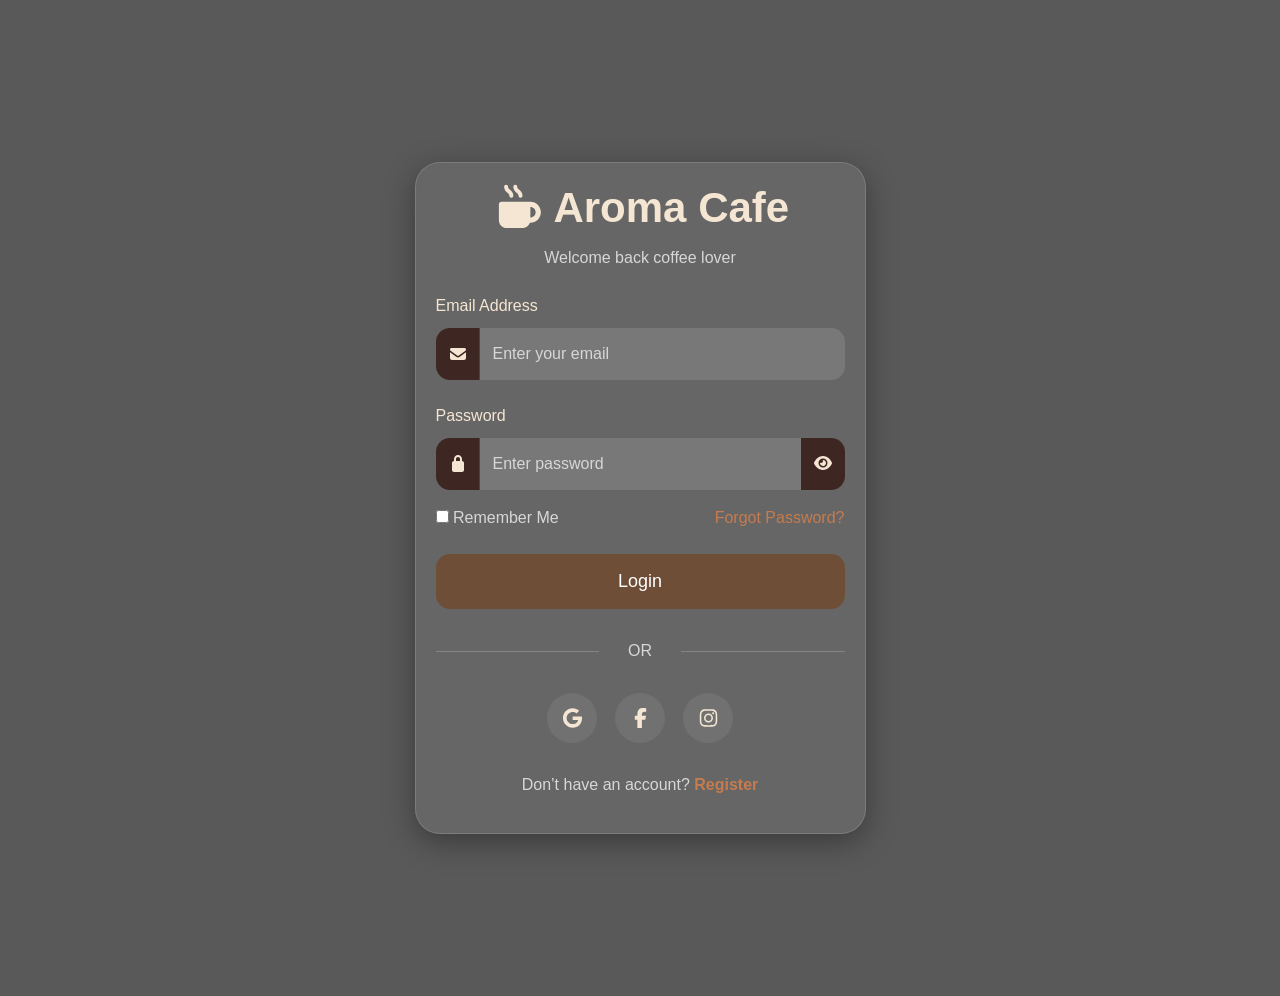
==== index.html @ b72e9979 "Initial Coffee Shop Ecommerce Website" ====
<!DOCTYPE html>
<html lang="en">
<head>
    <meta charset="UTF-8">
    <meta name="viewport" content="width=device-width, initial-scale=1.0">
    <title>Coffee Shop</title>
    <link rel="stylesheet" href="css/all.min.css">
    <link rel="stylesheet" href="css/bootstrap.min.css">
    <script src="js/all.min.js"></script>
    <script src="js/bootstrap.min.js"></script>
    <script src="js/jquery-4.0.0.min.js"></script>
    <link rel="icon" href="images/favicon.ico">
    <link rel="stylesheet" href="css/indexstyle.css">
</head>
<body>
    <nav class="navbar navbar-expand-md  fixed-top">
        <div class="container-fluid">
            <a href="index.html" class="navbar-brand">
                <img src="images/coffee-cup.png" alt="logo" width="50" height="50">
                <span class="logo-text d-inline-block align-text-top">Aroma Cafe</span>
            </a>

            <button class="navbar-toggler" data-bs-toggle="collapse" data-bs-target="#menu"><span class="navbar-toggler-icon"></span></button>
            
            <div class="collapse navbar-collapse menu justify" id="menu">
                <ul class="navbar-nav mx-auto mb-2 mb-lg-0">
                    <li class="nav-item mx-3 h6">
                        <a href="index.html" class="nav-link nav-text fw-bold">Home</a>
                    </li>
                    <li class="nav-item mx-3 h6">
                        <a href="products.html" target="_blank" class="nav-link nav-text fw-bold">Products</a>
                    </li>
                    <li class="nav-item mx-3 h6">
                        <a href="#aboutus" class="nav-link nav-text fw-bold">About</a>
                    </li>
                    <li class="nav-item mx-3 h6">
                        <a href="#menu-section" class="nav-link nav-text fw-bold">Menu</a>
                    </li>
                    <li class="nav-item mx-3 h6">
                        <a href="#reviews-section" class="nav-link nav-text fw-bold">Reviews</a>
                    </li>
                </ul>   

                <ul class="navbar-nav mx-2">
                    <li class="nav-item mx-2">
                        <a href="wishlist.html" target="_blank" class="nav-link nav-icon-link">
                            <div class="nav-circle">
                                <i class="fa-solid fa-heart"></i>
                            </div>
                        </a>
                    </li>
                    <li class="nav-item mx-2">
                        <a href="add_to_cart.html" class="nav-link nav-icon-link">
                            <div class="nav-circle">
                                <i class="fa-solid fa-cart-shopping"></i>
                                <span id="cartCount"class="cart-count">0</span>
                            </div>
                        </a>
                    </li>
                    <li class="nav-item mx-2">
                        <a href="loginpage.html" class="nav-link user-profile">
                            <div class="nav-circle">
                                <i class="fa-solid fa-user"></i>
                            </div>
                            <span id="navbarUser">Login</span>
                        </a>
                    </li>
                    <li class="nav-item mx-2">
                        <a href="#" class="nav-link logout-link" onclick="logout()">
                            <div class="nav-circle logout-circle">
                                <i class="fa-solid fa-right-from-bracket"></i>
                            </div>
                            <span class="logout-text">Logout</span>
                        </a>
                    </li>

                </ul>

            </div>
        </div>
    </nav>

    <!-- Carousel Background -->
<div class="container-fluid carousel-img">
    <div class="row p-0">
        <div class="col-lg-12 p-0">
            <div class="carousel slide" id="myslider" data-bs-ride="carousel">
                <ul class="carousel-indicators">
                    <li class="active" data-slide-to="0" data-bs-target="#myslider"></li>
                    <li data-bs-slide-to="1" data-bs-target="#myslider"></li>
                    <li data-bs-slide-to="2" data-bs-target="#myslider"></li>
                </ul>
                <div class="carousel-inner">
                    <div class="carousel-item active">
                        <img src="images/carousel_image_1.jpg" alt="carousel_image_1" width="100%" height="500">
                    </div>
                    <div class="carousel-item">
                    <img src="images/carousel_image_2.jpg" alt="carousel_image_2" width="100%" height="500">
                    </div>
                    <div class="carousel-item">
                        <img src="images/carousel_image_3.jpg" alt="carousel_image_3" width="100%" height="500">
                    </div>
                </div>

                <a href="#myslider" class="carousel-control-prev" data-bs-slide="prev">
                    <span class="carousel-control-prev-icon"></span>
                </a>
                <a href="#myslider" class="carousel-control-next" data-bs-slide="next">
                    <span class="carousel-control-next-icon"></span>
                </a>
            </div>
        </div>
    </div>
</div>

<!-- Specialities -->
<div class="container div_specials py-5">
    <div class="gallery-line">
        <div class="icon-box"><i class="fa-solid fa-mug-hot fa-lg"></i></div>
        <h2 class="fw-bold s-text">Our Specialities</h2>
        <div class="icon-box"><i class="fa-solid fa-mug-hot fa-lg"></i></div>
    </div>
    <p class="s-text2">Made fresh...Loved by Customers...</p>
    <div class="row row-cols-1 row-cols-md-2 row-cols-lg-3 g-4">
        <div class="col">
            <div class="card specials shadow">
                <img src="images/cappuccino_crop.jpg" width="100%" class="card-img-top img-fluid" alt="img1">
                <div class="card-body">
                    <h5 class="card-title">Cappuccino</h5>
                    <p class="card-text">Rich espresso blended with perfectly steamed milk and a thick layer of airy froth.</p>
                </div>
            </div>
        </div>
        <div class="col">
            <div class="card specials shadow">
                <img src="images/latte_crop.jpg" width="100%" class="card-img-top" alt="img2">
                <div class="card-body">
                    <h5 class="card-title">Latte</h5>
                    <p class="card-text">Rich espresso blended with smooth, creamy steamed milk and a light layer of foam.</p>
                </div>
            </div>
        </div>
        <div class="col">
            <div class="card specials shadow">
                <img src="images/mocha_crop.jpg" width="100%" class="card-img-top" alt="img3">
                <div class="card-body">
                    <h5 class="card-title">Mocha</h5>
                    <p class="card-text">Rich espresso,steamed milk,and velvety cocoa with a crown of whipped cream.</p>
                </div>
            </div>
        </div>
        <div class="col">
            <div class="card specials shadow">
                <img src="images/americano_crop.jpg" width="100%" class="card-img-top" alt="img4">
                <div class="card-body">
                    <h5 class="card-title">Americano</h5>
                    <p class="card-text">Espresso shots, poured over icy water to create a beautifully smooth finish.</p>
                </div>
            </div>
        </div>
        <div class="col">
            <div class="card specials shadow">
                <img src="images/espresso_crop.jpg" width="100%" class="card-img-top" alt="img5">
                <div class="card-body">
                    <h5 class="card-title">Espresso</h5>
                    <p class="card-text">Pure pour of our rich, highly concentrated espresso. Bold, intense, and full-bodied.</p>
                </div>
            </div>
        </div>
        <div class="col">
            <div class="card specials shadow">
                <img src="images/cold coffee_crop.jpg" width="100%" class="card-img-top" alt="img6">
                <div class="card-body">
                    <h5 class="card-title">Cold Coffee</h5>
                    <p class="card-text">Coffee blended with chilled milk and ice until thick, frothy, and wonderfully creamy.</p>
                </div>
            </div>
        </div>
    </div>
</div>

 <!-- WHY CHOOSE US SECTION - AboutUs-->
  
<div class="container-fluid choose-section py-5" id="aboutus">
    <div class="text-center mb-5">
        <h2 class="choose-title fw-bold">Why Choose Us?</h2>
        <p class="choose-subtitle fw-bold">Your favorite neighborhood coffee spot..</p>
    </div>
    <div class="row text-center gy-5">
        <div class="col-lg-3 col-md-6 col-12">
            <div class="feature-box">
                <div class="icon-circle">
                    <i class="fa-solid fa-star"></i>
                </div>
                <h4 class="feature-title">4.6 Star Rated</h4>
                <p class="feature-text">Highly rated by 30+ happy customers</p>
            </div>
        </div>
        <div class="col-lg-3 col-md-6 col-12">
            <div class="feature-box">
                <div class="icon-circle">
                    <i class="fa-solid fa-couch"></i>
                </div>
                <h4 class="feature-title">Comfortable Ambience</h4>
                <p class="feature-text">Peaceful and cozy atmosphere</p>
            </div>
        </div>
        <div class="col-lg-3 col-md-6 col-12">
            <div class="feature-box">
                <div class="icon-circle">
                    <i class="fa-solid fa-indian-rupee-sign"></i>
                </div>
                <h4 class="feature-title">Affordable Pricing</h4>
                <p class="feature-text">Quality food at reasonable prices</p>
            </div>
        </div> 
        <div class="col-lg-3 col-md-6 col-12">
            <div class="feature-box">
                <div class="icon-circle">
                    <i class="fa-solid fa-truck-fast"></i>
                </div>
                <h4 class="feature-title">Quick Service</h4>
                <p class="feature-text">Fast and friendly service</p>
            </div>
        </div>
    </div>
</div>

<!-- Coffee Gallery -->
<div class="container-fluid gallery-section py-5 px-5" id="gallery">
    <div class="gallery-line">
        <div class="icon-box"><i class="fa-solid fa-mug-hot fa-lg"></i></div>
        <h2 class="fw-bold gallery-text">Coffee Gallery</h2>
        <div class="icon-box"><i class="fa-solid fa-mug-hot fa-lg"></i></div>
    </div>
    <p class="fw-bold gallery-text2">A glimpse of our coffee,our passion and our cozy place.</p>
    <div class="row">
        <div class="col-lg-4 col-md-12 mb-4 mb-lg-0">
            <img src="images/gallery_image1.jpg" class="w-100 shadow-1-strong rounded mb-4" alt="gallery_image1"/>
            <img src="images/gallery_image2.jpg" class="w-100 shadow-1-strong rounded mb-4" alt="gallery_image2"/>
        </div>
        <div class="col-lg-4 mb-4 mb-lg-0">
            <img src="images/gallery_image3.jpg" class="w-100 shadow-1-strong rounded mb-4" alt="gallery_image3"/>
            <img src="images/gallery_image4.jpg" class="w-100 shadow-1-strong rounded mb-4" alt="gallery_image4"/>
        </div>
        <div class="col-lg-4 mb-4 mb-lg-0">
            <img src="images/gallery_image5.jpg" class="w-100 shadow-1-strong rounded mb-4" alt="gallery_image5"/>
            <img src="images/gallery_image6.jpg" class="w-100 shadow-1-strong rounded mb-4" alt="gallery_image6"/>
        </div>
    </div>
</div>

<!-- TESTIMONIAL SECTION - Reviews -->

<div class="container-fluid testimonial-section py-5 px-5" id="reviews-section">
    <div class="text-center mb-5">
        <h2 class="testimonial-title fw-bold">What Our Customers Say</h2>
            <p class="testimonial-subtitle fw-bold">Real reviews from real customers who love Aroma Cafe</p>
    </div>
    <div class="row g-4">
        <div class="col-lg-4 col-md-6 col-12">
            <div class="testimonial-card">
                <p class="fw-bold review-title">Cappuccino</p>
                <div class="stars mb-4">
                    <i class="fa-solid fa-star"></i>
                    <i class="fa-solid fa-star"></i>
                    <i class="fa-solid fa-star"></i>
                    <i class="fa-solid fa-star"></i>
                    <i class="fa-solid fa-star"></i>
                </div>
                <p class="review-text">"The cappuccino was perfectly creamy and rich.One of the best coffees I've tried."</p>
                <hr>
                <div class="customer-info">
                    <div class="customer-circle">
                        NS
                    </div>
                    <div>
                        <h5 class="customer-name">Nikhil Shinde</h5>
                        <p class="review-time">2 weeks ago</p>
                    </div>
                </div>
            </div>
        </div>
        <div class="col-lg-4 col-md-6 col-12">
            <div class="testimonial-card">
                <p class="fw-bold review-title">Mocha</p>
                <div class="stars mb-4">
                    <i class="fa-solid fa-star"></i>
                    <i class="fa-solid fa-star"></i>
                    <i class="fa-solid fa-star"></i>
                    <i class="fa-solid fa-star"></i>
                    <i class="fa-solid fa-star"></i>
                </div>
                <p class="review-text">The mocha had the perfect chocolate-coffee blend. Highly recommended for chocolate lovers.</p>
                <hr>
                <div class="customer-info">
                    <div class="customer-circle">
                        SB
                    </div>
                    <div>
                        <h5 class="customer-name">Snehal Bhandare</h5>
                        <p class="review-time">1 month ago</p>
                    </div>
                </div>
            </div>
        </div>
        <div class="col-lg-4 col-md-6 col-12">
            <div class="testimonial-card">
                <p class="fw-bold review-title">Latte</p>
                <div class="stars mb-4">
                    <i class="fa-solid fa-star"></i>
                    <i class="fa-solid fa-star"></i>
                    <i class="fa-solid fa-star"></i>
                    <i class="fa-solid fa-star"></i>
                    <i class="fa-solid fa-star"></i>
                </div>
                <p class="review-text">Smooth texture and balanced flavor.The latte tasted absolutely premium.</p>
                <hr>
                <div class="customer-info">
                    <div class="customer-circle">
                        KK
                    </div>
                    <div>
                        <h5 class="customer-name">Kiran Kamble</h5>
                        <p class="review-time">3 weeks ago</p>
                    </div>
                </div>
            </div>
        </div>
    </div>
</div>

<!-- MENU IMAGE SECTION -->
<div class="container-fluid menu-image-section py-5 px-5" id="menu-section">
    <div class="text-center mb-5">
        <h2 class="menu-title fw-bold">Our Menu</h2>
        <p class="menu-subtitle fw-bold">Discover our handcrafted coffees and delicious beverages</p>
    </div>
    <div class="menu-image-box">
        <img src="images/menu_image.png" alt="menu image" class="img-fluid menu-image">
    </div>
</div>

<!--Footer Section-->

<footer class="footer-section">
    <div class="footer-overlay">
        <div class="container py-5">
            <div class="row gy-5">
                <div class="col-lg-4 col-md-6 col-12">
                    <h2 class="footer-logo">
                        <i class="fa-solid fa-mug-hot"></i>
                        Aroma Cafe
                    </h2>
                    <p class="footer-text">
                        Serving handcrafted coffee with warmth,comfort and unforgettable flavors.
                    </p>
                    <p class="footer-heading">Opening Hours</p>
                    <p class="footer-text">Monday - Saturday 09AM - 09PM<br> Sunday 10AM - 08PM</p>
                </div>
                <div class="col-lg-2 col-md-6 col-12">
                    <h4 class="footer-heading">Quick Links</h4>
                    <ul class="footer-links">
                        <li><a href="#">Home</a></li>
                        <li><a href="#menu-section">Menu</a></li>
                        <li><a href="#aboutus">About</a></li>
                        <li><a href="#gallery">Gallery</a></li>
                    </ul>
                </div>
                <div class="col-lg-3 col-md-6 col-12">
                    <h4 class="footer-heading">Contact</h4>
                    <ul class="footer-contact">
                        <li>
                            <i class="fa-solid fa-location-dot"></i>
                            123, Anywhere st.
                        </li>
                        <li>
                            <i class="fa-solid fa-phone"></i>
                            1+234-456-7890
                        </li>
                        <li>
                            <i class="fa-solid fa-envelope"></i>
                            aromacafe@gmail.com
                        </li>
                    </ul>
                </div>
                <div class="col-lg-3 col-md-6 col-12">
                    <h4 class="footer-heading">Follow Us</h4>
                    <div class="social-icons">
                        <a href="https://www.instagram.com/" class="social-icon">
                            <i class="fa-brands fa-instagram"></i>
                        </a>
                        <a href="https://www.facebook.com/" class="social-icon">
                            <i class="fa-brands fa-facebook-f"></i>
                        </a>
                        <a href="https://x.com/" class="social-icon">
                            <i class="fa-brands fa-x-twitter"></i>
                        </a>
                        <a href="https://www.youtube.com/" class="social-icon">
                            <i class="fa-brands fa-youtube"></i>
                        </a>
                    </div>
                </div>
            </div>
            <div class="footer-bottom text-center mt-5">
                <p>© 2026 Aroma Cafe | All Rights Reserved</p>
            </div>
        </div>
    </div>
</footer>

<script src="js/index.js"></script>

</body>
</html>
---- css/indexstyle.css ----
@font-face{
    font-family: myfont;
    src:url("../webfonts/fa-brands-400.ttf")
}

body{
    margin:0;
    font-family:Arial, sans-serif;
}
html{
    scroll-behavior:smooth;
}


nav{
    background-color: #dbc1ac;
}


.logo-text{
    font-family:myfont;
    font-weight:bolder;
    color:#6F4E37;
    align-items: center;
}

.logo-container {
  display: flex;        
  align-items: center;   
  gap: 10px;             
}
.logo {
  height: 50px;         
}


.carousel-img
{
    padding-top: 60px;
}

.nav-text{
    color:#6F4E37;
}
.nav-text:hover{
    color:#211409;
    font-size: large;
    transition:0.1s;
}

.user-profile,.logout-link{

    display:flex;
    align-items:center;
    gap:10px;
    text-decoration:none;
    color:#3e2723 !important;
    font-weight:bold;
}
.nav-circle{
    width:42px;
    height:42px;
    border-radius:50%;
    background:#3e2723;
    display:flex;
    justify-content:center;
    align-items:center;
    transition:0.4s ease;
    position:relative;
    color:#f5e6d3;
    font-size:16px;
}
.nav-circle:hover{
    background:#6f4e37;
    transform:translateY(-3px);
    box-shadow:0 0 15px rgba(111,78,55,0.5);
}
#navbarUser{
    font-size:15px;
    letter-spacing:0.5px;
}

.logout-text{
    font-size:15px;
}

.logout-circle{
    background:#4a2c2a;
}
.logout-circle:hover{
    background:#7b3f36;
    box-shadow:0 0 15px rgba(123,63,54,0.5);
}
.menu-icon:hover{
    transform: scale(1.3);
}
/* CART BADGE */
.cart-count{
    position:absolute;
    top:-8px;
    right:-10px;
    min-width:20px;
    height:20px;
    padding:2px 6px;
    border-radius:50%;
    background:#c67c4e;
    color:white;
    font-size:11px;
    font-weight:bold;
    display:flex;
    justify-content:center;
    align-items:center;
    box-shadow:0 0 10px rgba(198,124,78,0.5);
    line-height:1;
}

@media(max-width:991px){
    .navbar-nav{
        align-items:flex-start !important;
    }
    .user-profile,
    .logout-link{
        margin-bottom:10px;
    }
}

/* spceailities */
.s-text{
    color:#634832;
    font-size:40px;
    letter-spacing:2px;
    line-height:1;
    font-weight:bold;
}
.s-text:hover{
    color: #5c4e42;
}
.s-text2{
    text-align: center;
    font-weight: bold;
    color: #917e6f;
    padding-bottom:20px;
}

.card{
    border:none;
}
.card-title{
    font-weight: bold;
    color:#dbc1ac !important;
    text-align: center;
}
.card-text{
    color: white;
    text-align: left;
}
.card-body{
    background-color:#211409;
}

.specials{
    transition: transform 0.4s ease-in-out;
}
.specials:hover{
    transform: scale(1.05);
    box-shadow: 0 10px 20px rgba(0,0,0,.12), 0 4px 8px rgba(0,0,0,.06);
}

/* gallery section */
.gallery-text{
    color:#634832;
    font-size:40px;
    margin:0;
    letter-spacing:2px;
    line-height:1;
    font-weight:bold;
}
.gallery-text2{
    text-align: center;
    color:#917e6f;
    padding-bottom:20px;
    padding-top:8px;
}
.gallery-line {
    display: flex;
    justify-content: center;
    align-items: center;
    gap: 10px;
}
.icon-box{
    color:#271c14;
    font-size:20px;
    position:relative;
    top:2px;
}

/* about-section */
.choose-section{
    background:#f5f3f2;
}
.choose-title{
    font-size:40px;
    font-weight:bold;
    color:#634832;
    margin-bottom:15px;
}
.choose-subtitle{
    color:#917e6f;
}
.feature-box{
    transition:0.4s;
}
.feature-box:hover{
    transform:translateY(-10px);
}
.icon-circle{
    width:95px;
    height:95px;
    background:#211409;;
    border-radius:50%;
    margin:auto;
    display:flex;
    justify-content:center;
    align-items:center;
    margin-bottom:30px;
    box-shadow:0 4px 12px rgba(0,0,0,0.08);
    transition:0.4s ease;
    color:#dbc1ac;
}
.icon-circle i{
    font-size:38px;
}
.feature-box:hover .icon-circle{
    transform:scale(1.08);
    box-shadow:0 0 15px rgba(62,39,35,0.6),0 0 30px rgba(62,39,35,0.5),0 0 45px rgba(62,39,35,0.4);
}
.feature-title{
    font-size:32px;
    color:#736457;
    font-weight:bold;
    margin-bottom:15px;
}
.feature-text{
    font-size:22px;
    color:#9b9087;
    line-height:1.6;
}
@media(max-width:992px){
    .choose-title{
        font-size:45px;
    }
    .feature-title{
        font-size:26px;
    }
    .feature-text{
        font-size:18px;
    }
}
@media(max-width:768px){
    .choose-title{
        font-size:38px;
    }   
    .choose-subtitle{
        font-size:18px;
    }
    .icon-circle{
        width:85px;
        height:85px;
    }
    .icon-circle i{
        font-size:32px;
    }
}

/* testimonial-reviews */
.testimonial-section{
    background:#f5f3f2;
}
.testimonial-title{
    font-size:40px;
    color:#634832;
    margin-bottom:15px;
}
.testimonial-subtitle{
    color:#917e6f;
}
.testimonial-card{
    background:#211409;
    padding:35px;
    border-radius:20px;
    height:100%;
    transition:0.4s ease;
    box-shadow:0 5px 15px rgba(0,0,0,0.05);
}
.testimonial-card:hover{
    transform:translateY(-10px);
    box-shadow:0 0 15px rgba(62,39,35,0.6),0 0 30px rgba(62,39,35,0.5),0 0 45px rgba(62,39,35,0.4);
}
.review-title{
    color:#dbc1ac;
    font-size: 20px;
}
.stars{
    color:#f4b400;
    font-size:22px;
    margin-right:3px;
}
.review-text{
    color:white;
    font-size:22px;
    line-height:1.9;
    margin-bottom:30px;
}
.customer-info{
    display:flex;
    align-items:center;
    gap:15px;
}
.customer-circle{
    width:55px;
    height:55px;
    border-radius:50%;
    background:#f1efee;
    display:flex;
    justify-content:center;
    align-items:center;
    font-weight:bold;
    color:#9a8f89;
    border:1px solid #e0dcdc;
}
.customer-name{
    margin:0;
    font-size:24px;
    color:#dbc1ac;
    font-weight:bold;
}
.review-time{
    margin:0;
    color:white;
    font-size:18px;
}
@media(max-width:992px){
    .testimonial-title{
        font-size:45px;
    }
    .review-text{
        font-size:18px;
    }
    .customer-name{
        font-size:20px;
    }
}
@media(max-width:768px){
    .testimonial-title{
        font-size:36px;
    }
    .testimonial-subtitle{
        font-size:18px;
    }
    .testimonial-card{
        padding:28px;
    }
}

/* menu-image-section */
.menu-image-section{
    background:#f5f3f2;
}
.menu-image-section,.testimonial-section,.choose-section{
    scroll-margin-top:100px;
}
.menu-title{
    font-size:40px;
    font-weight:bold;
    color:#634832;
    margin-bottom:15px;
}
.menu-subtitle{
    color:#917e6f;
}
.menu-image-box{
    overflow:hidden;
    border-radius:25px;
    box-shadow:0 10px 30px rgba(0,0,0,0.08);
    transition:0.4s ease;
}
.menu-image-box:hover{
    box-shadow:0 18px 40px rgba(0,0,0,0.12);
}
.menu-image{
    width:100%;
    border-radius:25px;
    transition:0.5s ease;
}

@media(max-width:992px){
    .menu-title{
        font-size:46px;
    }
}
@media(max-width:768px){
    .menu-title{
        font-size:36px;
    }
    .menu-subtitle{
        font-size:18px;
    }
    .menu-btn{
        width:100%;
    }
}


/* footer-section */
.footer-section{
    background:linear-gradient(rgba(0,0,0,0.75),rgba(0,0,0,0.75)),url("../images/coffee_beans.jpg");
    background-size:cover;
    background-position:center;
    background-attachment:fixed;
}
.footer-overlay{
    background:rgba(18,9,7,0.45);
    backdrop-filter:blur(6px);
}
.footer-logo{
    color:#f5e6d3;
    font-size:38px;
    font-weight:bold;
    margin-bottom:25px;
}
.footer-logo i{
    color:#c67c4e;
    margin-right:10px;
}
.footer-text{
    color:#d3c7bf;
    font-size:18px;
    line-height:1.9;
}
.footer-heading{
    color:#f5e6d3;
    font-size:24px;
    font-weight:bold;
    margin-bottom:25px;
}
.footer-links{
    list-style:none;
    padding:0;
}
.footer-links li{
    margin-bottom:15px;
}
.footer-links a{
    color:#d3c7bf;
    text-decoration:none;
    transition:0.3s;
    font-size:18px;
}
.footer-links a:hover{
    color:#c67c4e;
    padding-left:5px;
}
.footer-contact{
    list-style:none;
    padding:0;
}
.footer-contact li{
    color:#d3c7bf;
    margin-bottom:18px;
    display:flex;
    align-items:center;
    gap:12px;
    font-size:18px;
}
.footer-contact i{
    color:#c67c4e;
}
.social-icons{
    display:flex;
    gap:18px;
    flex-wrap:wrap;
}
.social-icon{
    width:50px;
    height:50px;
    border-radius:50%;
    background:rgba(255,255,255,0.08);
    display:flex;
    justify-content:center;
    align-items:center;
    transition:0.4s ease;
    text-decoration:none;
    backdrop-filter:blur(4px);
}
.social-icon{
    color:#f5e6d3;
    font-size:20px;
}
.social-icon:hover{
    transform:translateY(-5px);
    background:#3e2723;
    box-shadow:0 0 15px rgba(62,39,35,0.7),0 0 30px rgba(62,39,35,0.4);
}
.footer-bottom{
    border-top:1px solid rgba(255,255,255,0.1);
    padding-top:25px;
}
.footer-bottom p{
    color:#c0b6af;
    margin:0;
}
@media(max-width:768px){
    .footer-section{
        text-align:center;
    }
    .footer-contact li{
        justify-content:center;
    }
    .social-icons{
        justify-content:center;
    }
    .footer-logo{
        font-size:30px;
    }
}
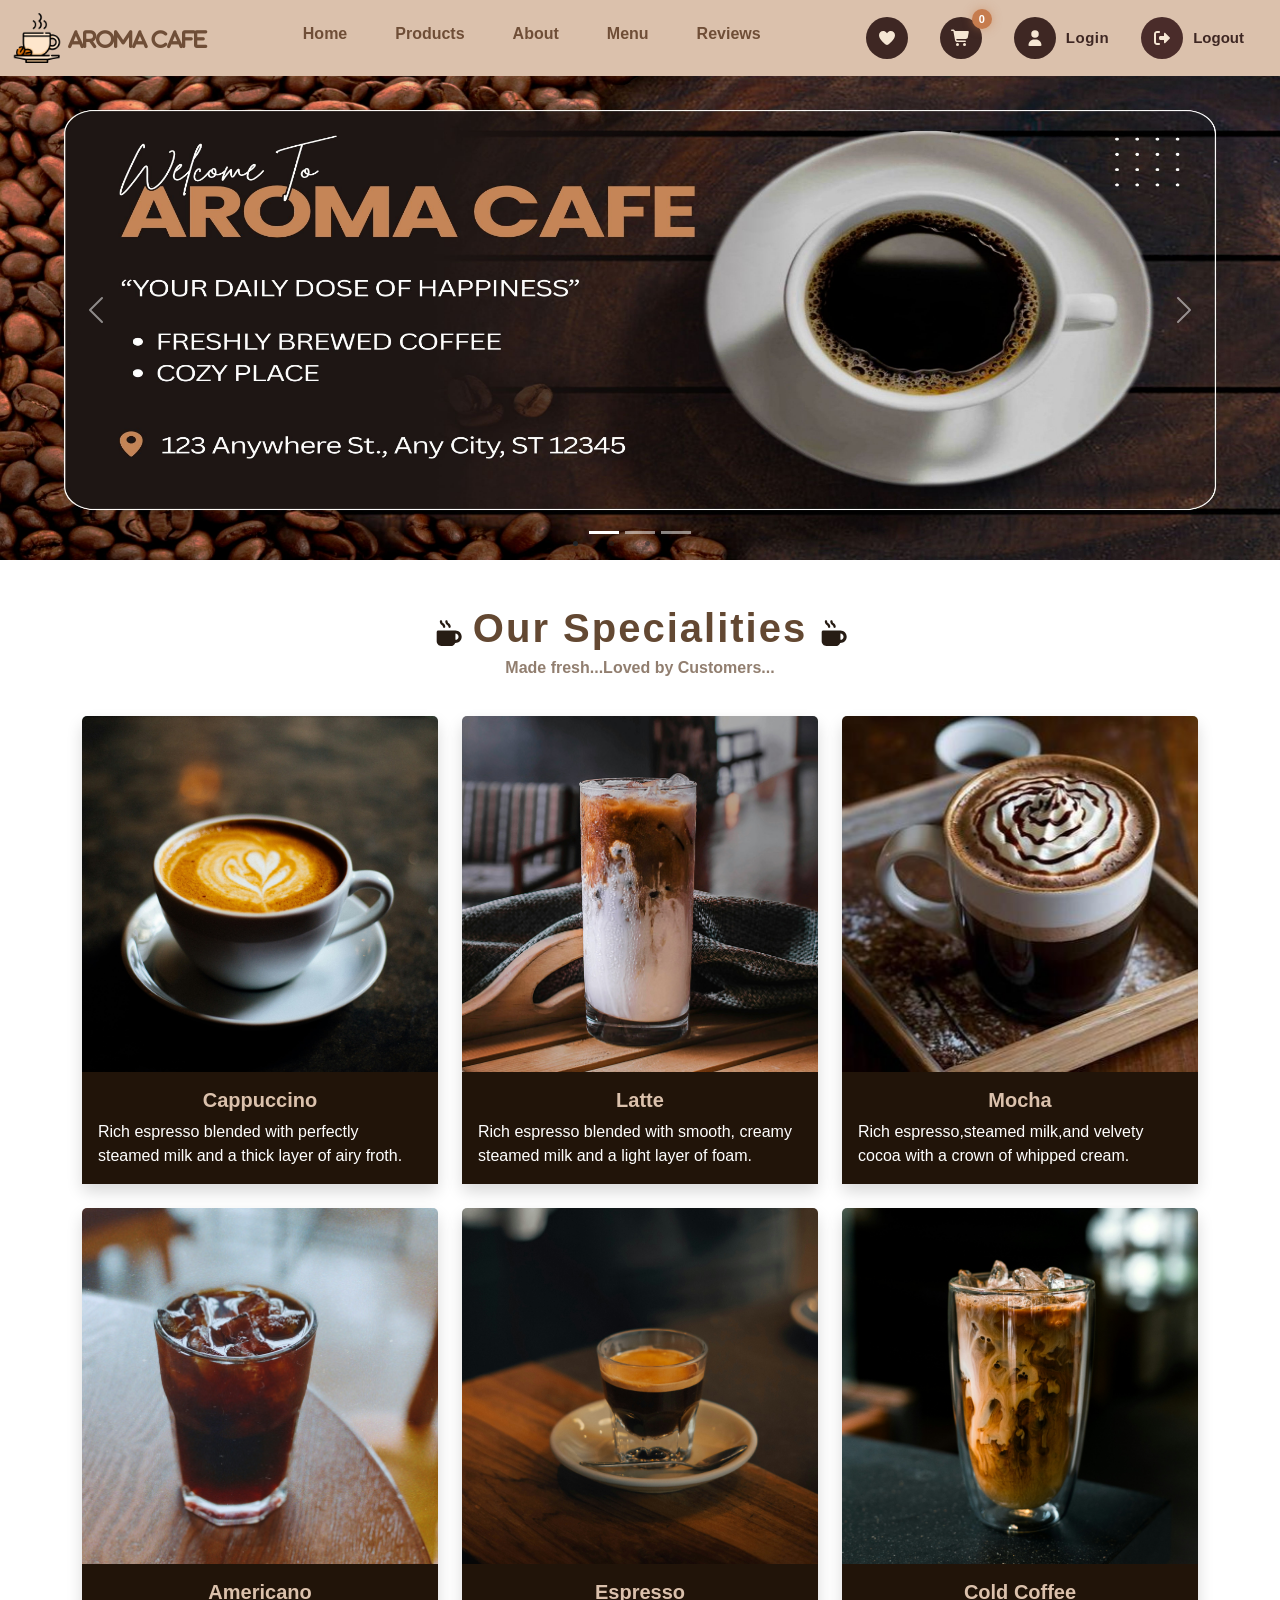
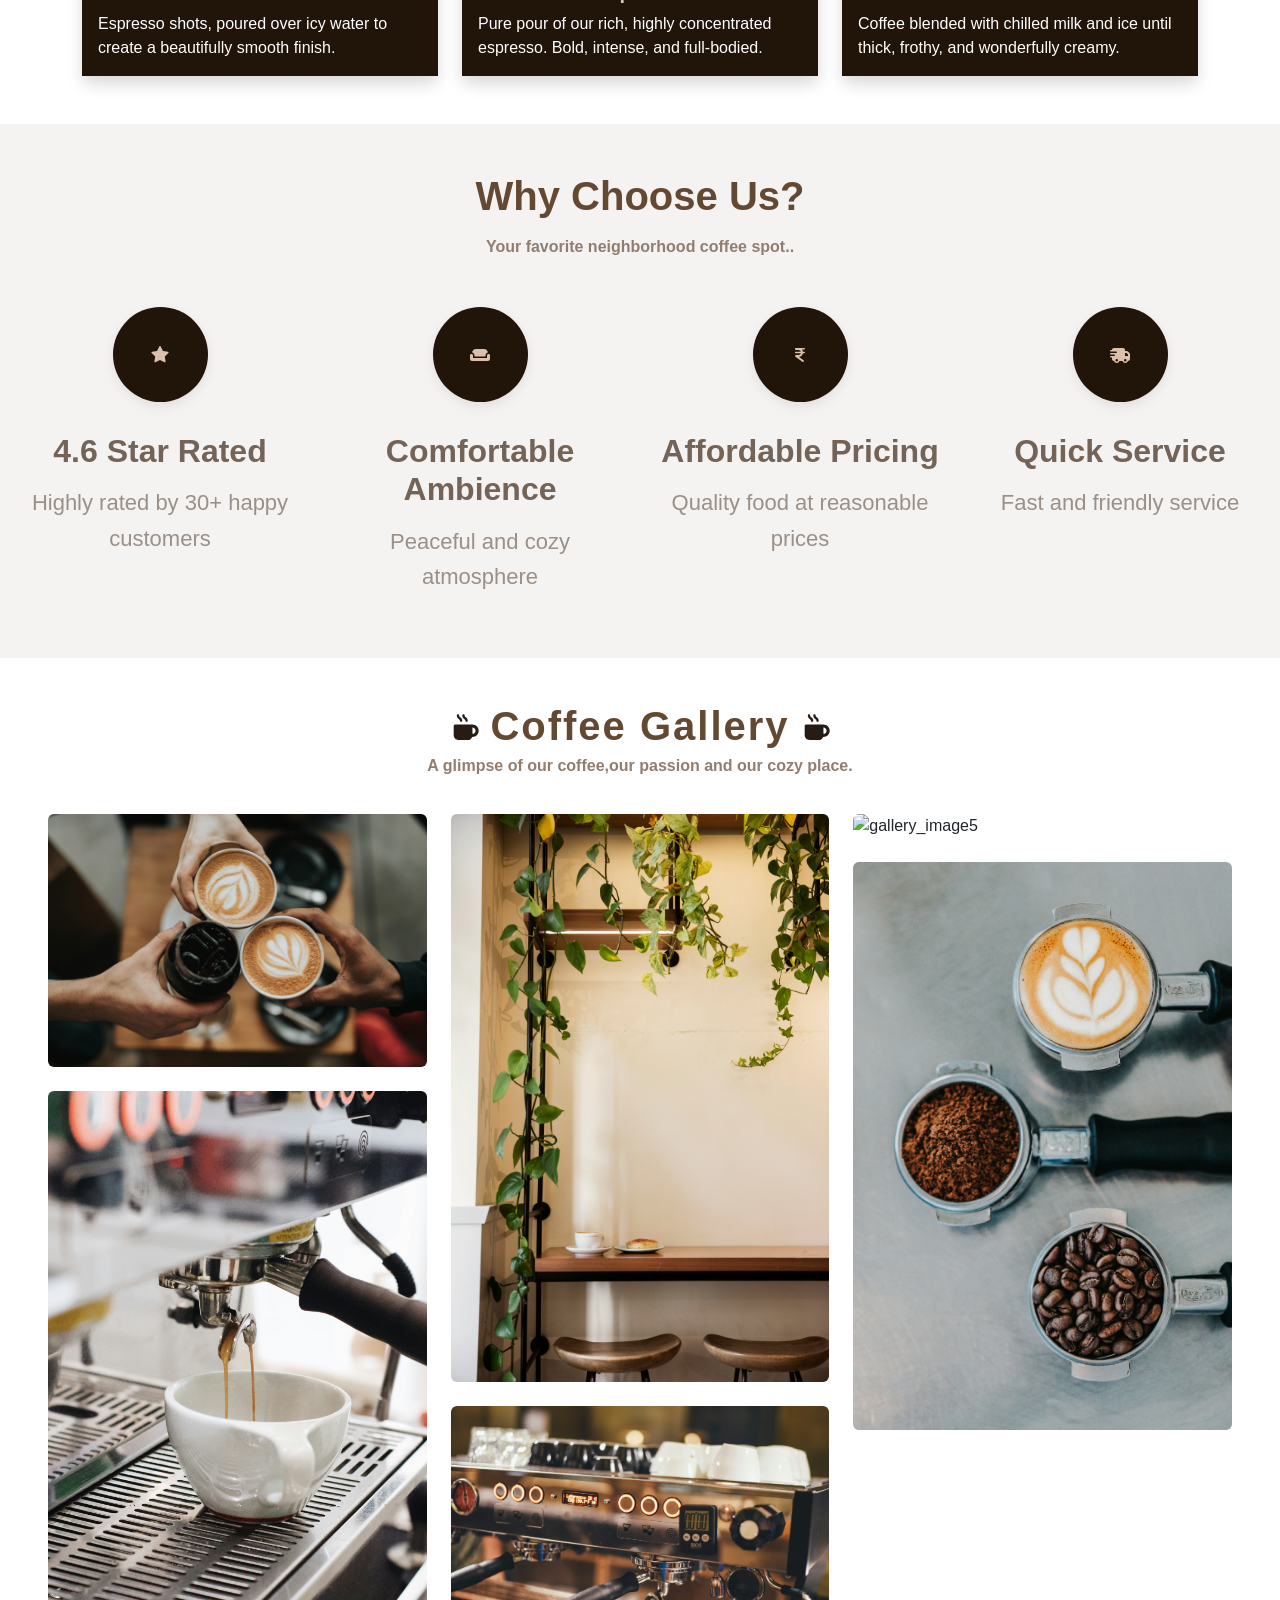
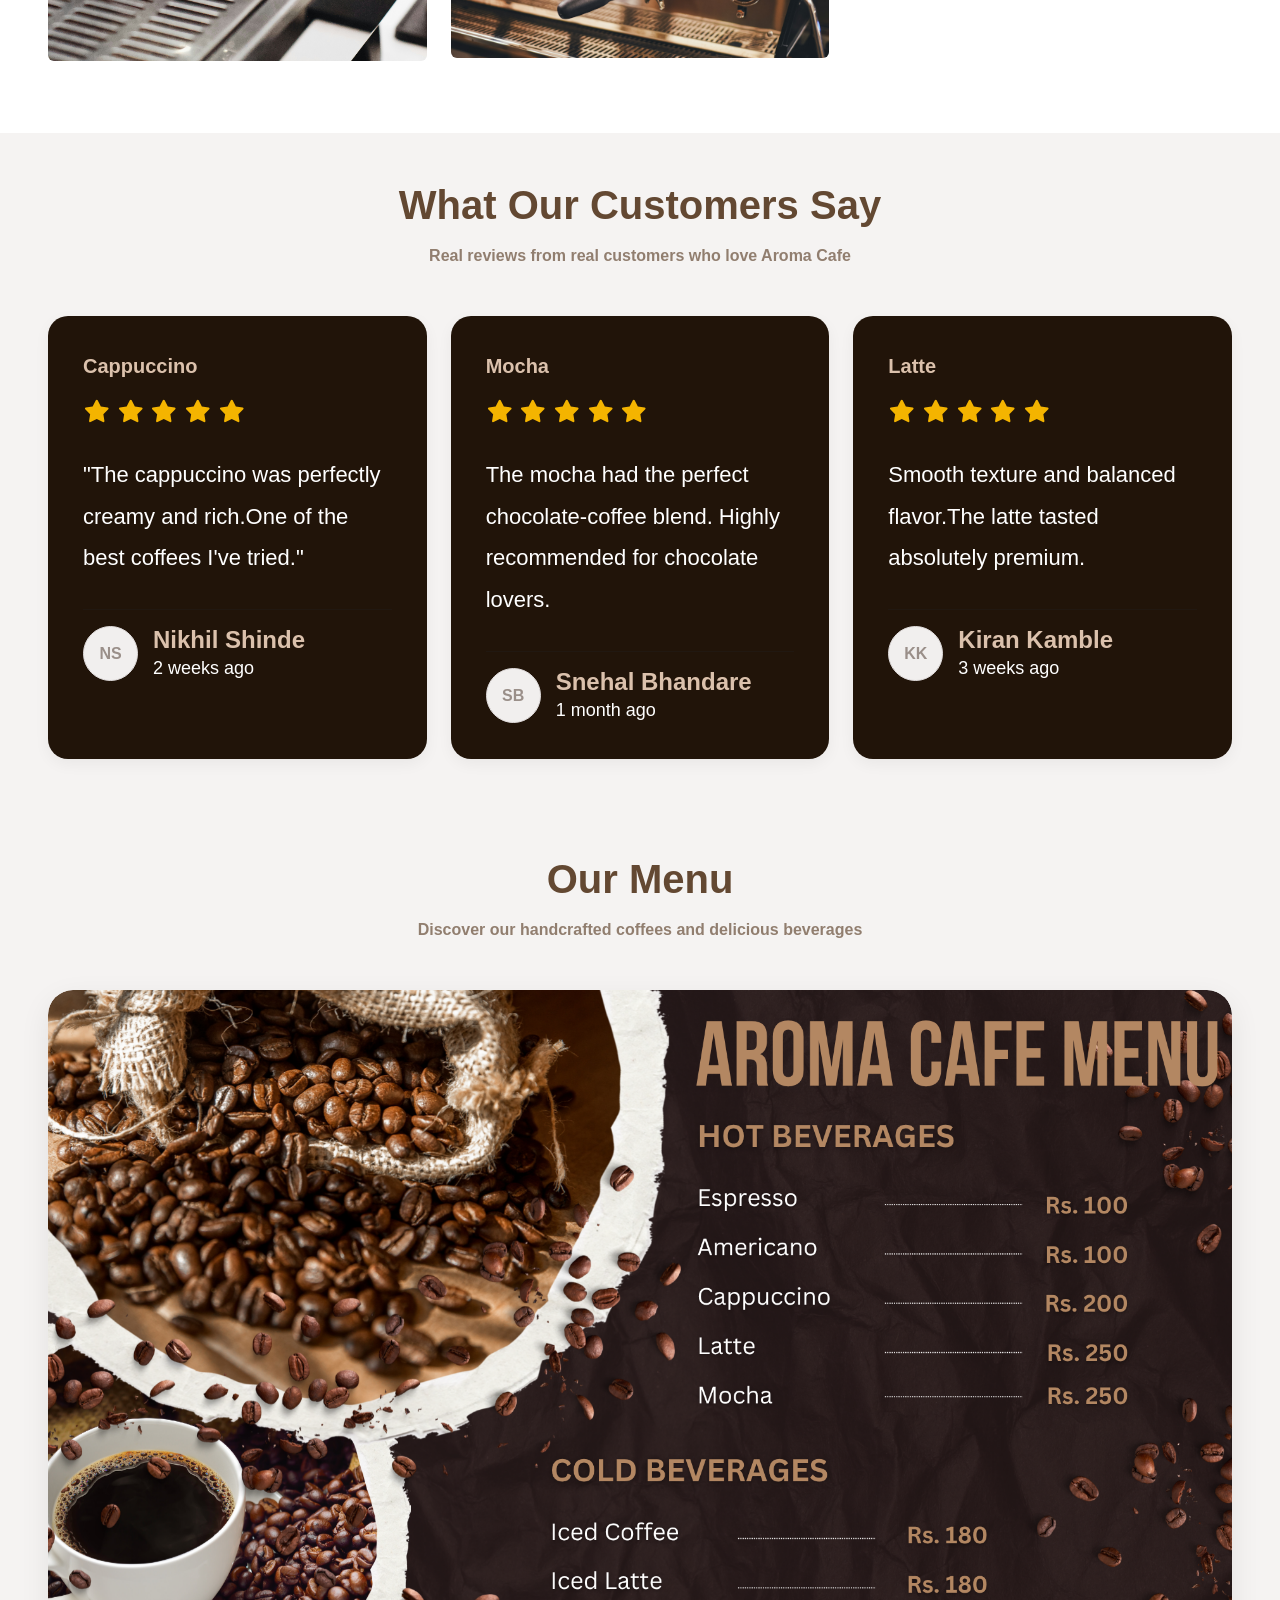
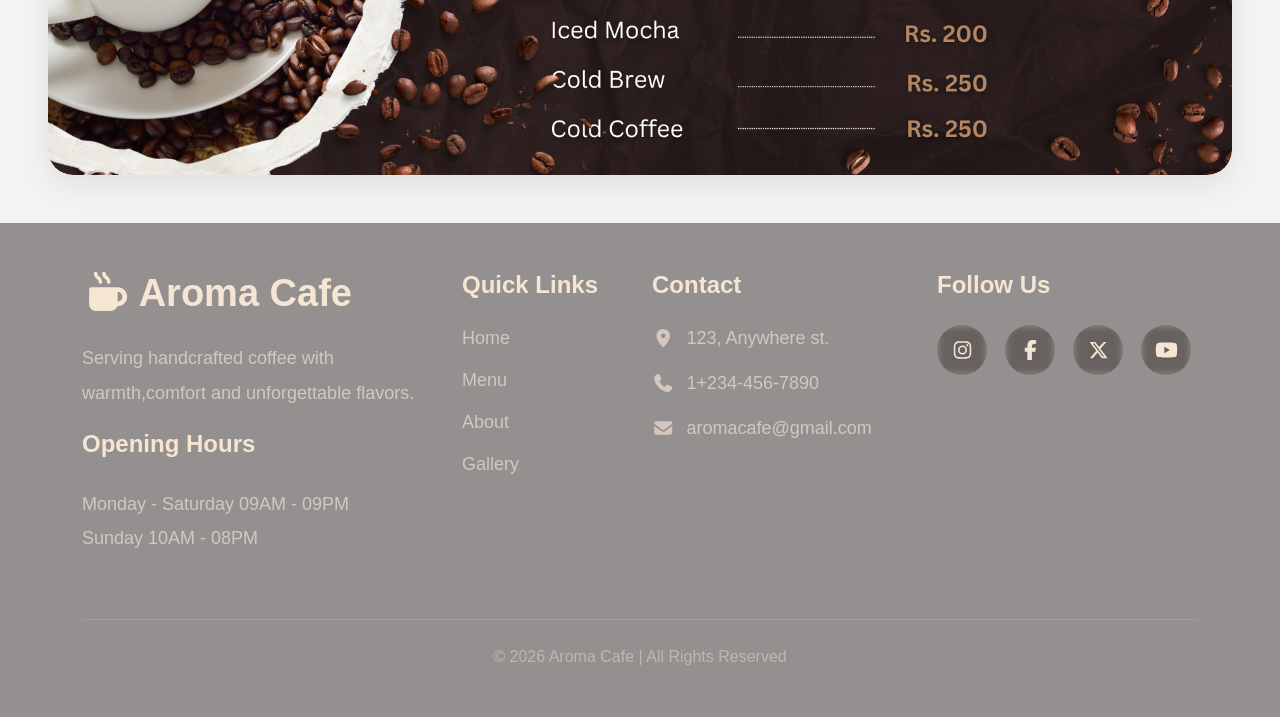
==== commit 37c351c2: "Added links to the footer for menu,gallery,aboutus" ====
--- a/index.html
+++ b/index.html
@@ -361,7 +361,7 @@
                 <div class="col-lg-2 col-md-6 col-12">
                     <h4 class="footer-heading">Quick Links</h4>
                     <ul class="footer-links">
-                        <li><a href="#">Home</a></li>
+                        <li><a href="index.html">Home</a></li>
                         <li><a href="#menu-section">Menu</a></li>
                         <li><a href="#aboutus">About</a></li>
                         <li><a href="#gallery">Gallery</a></li>
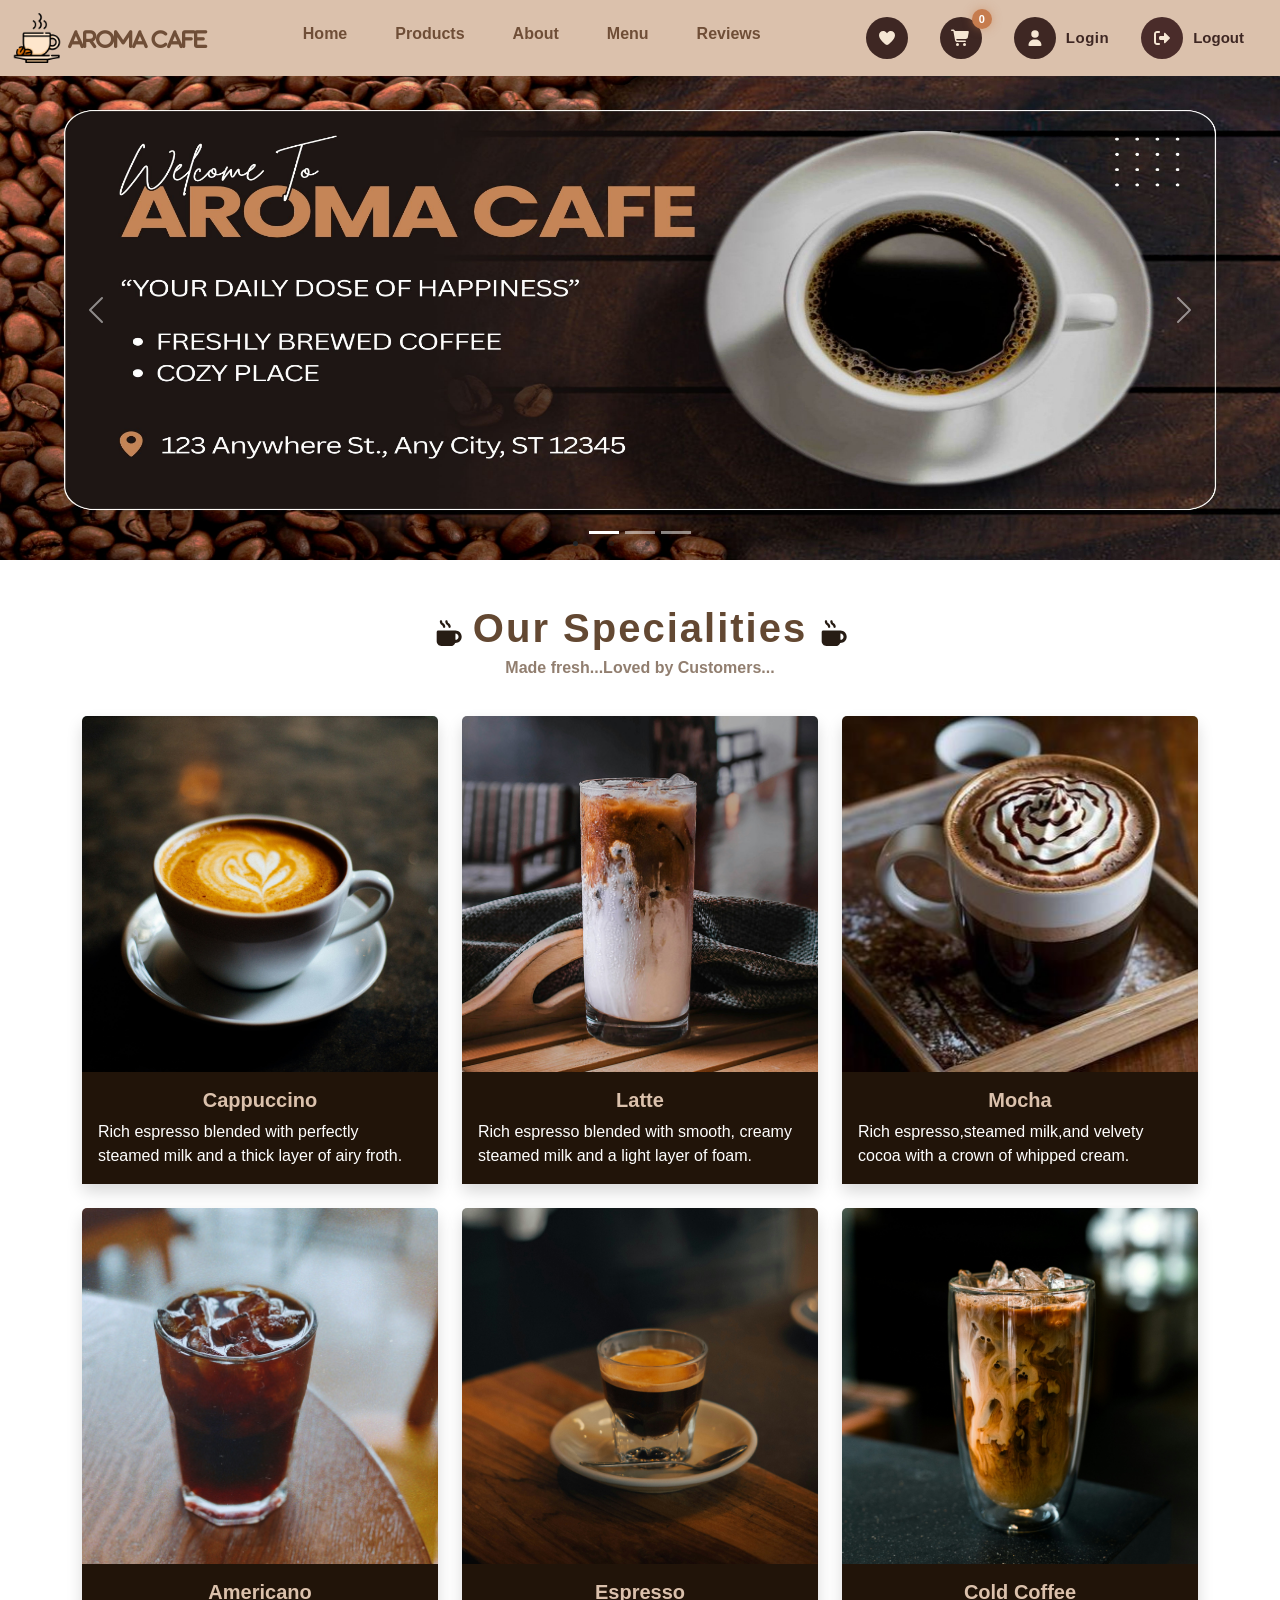
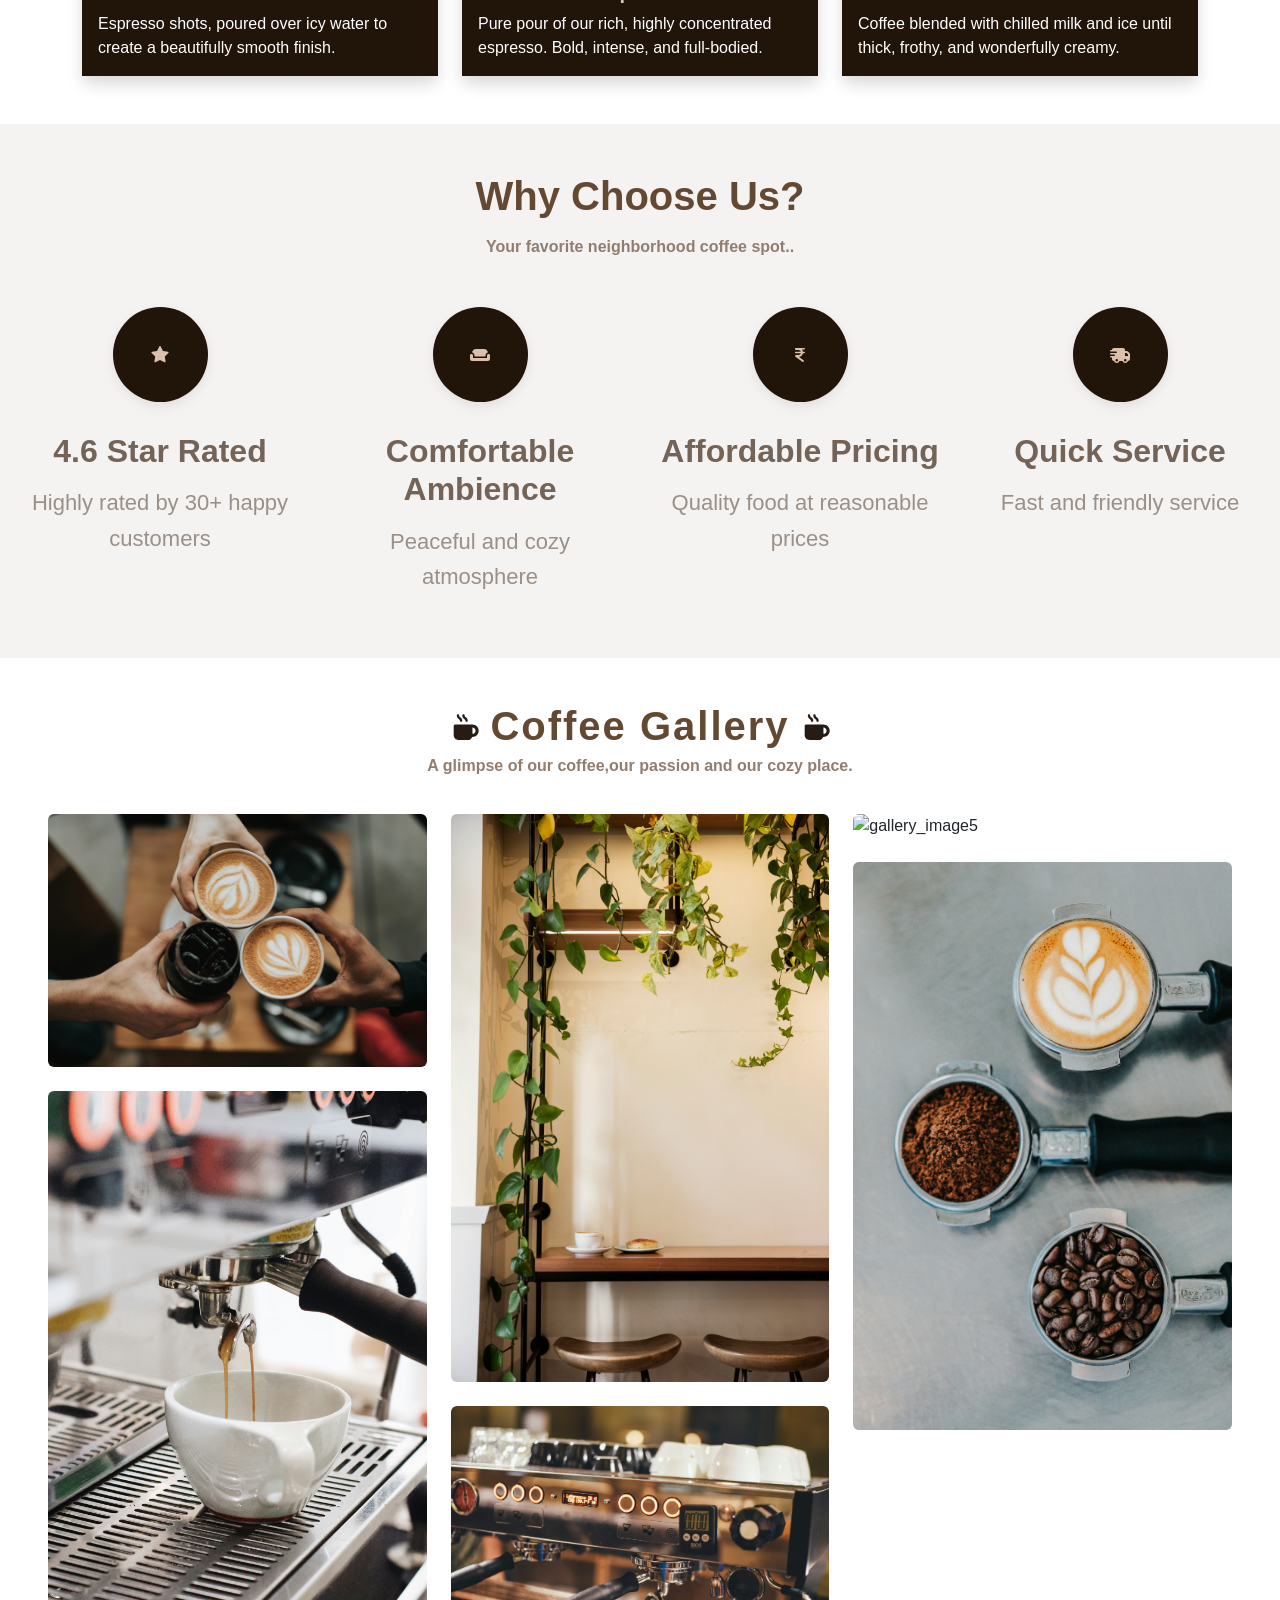
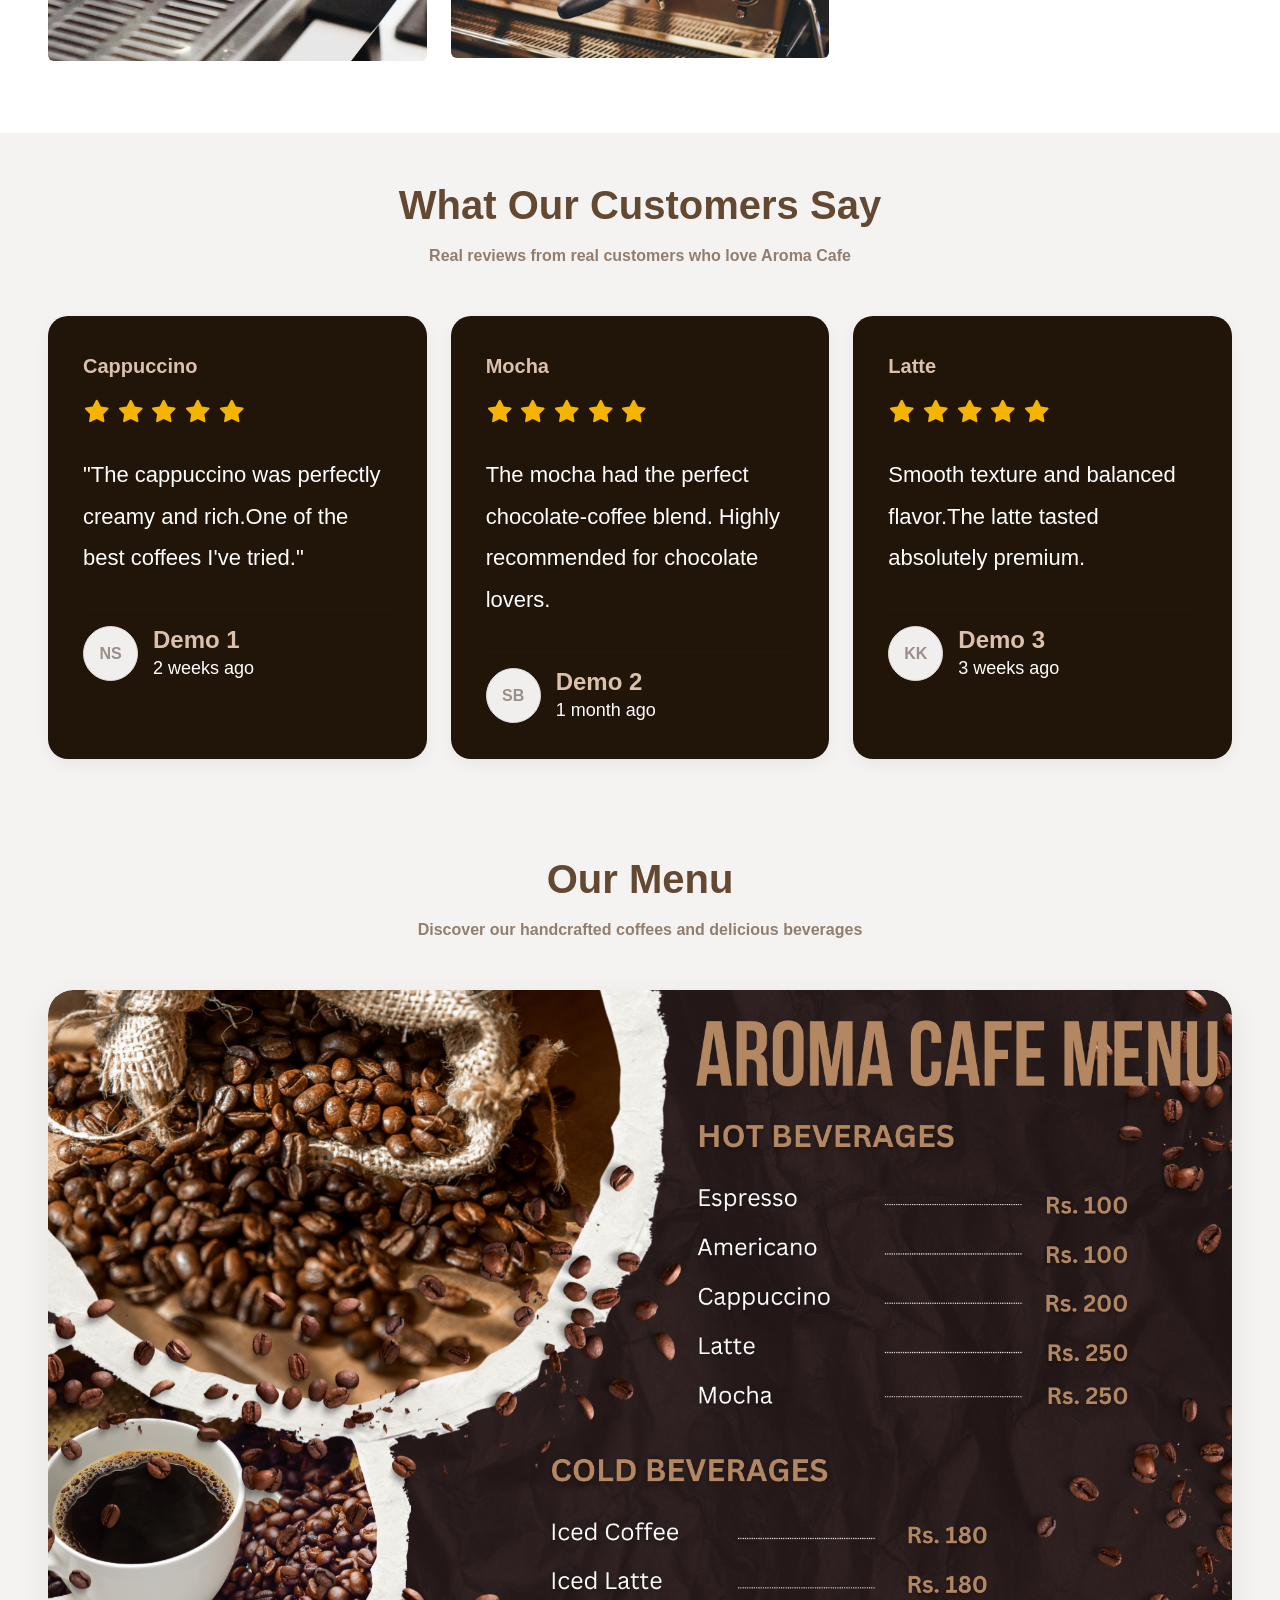
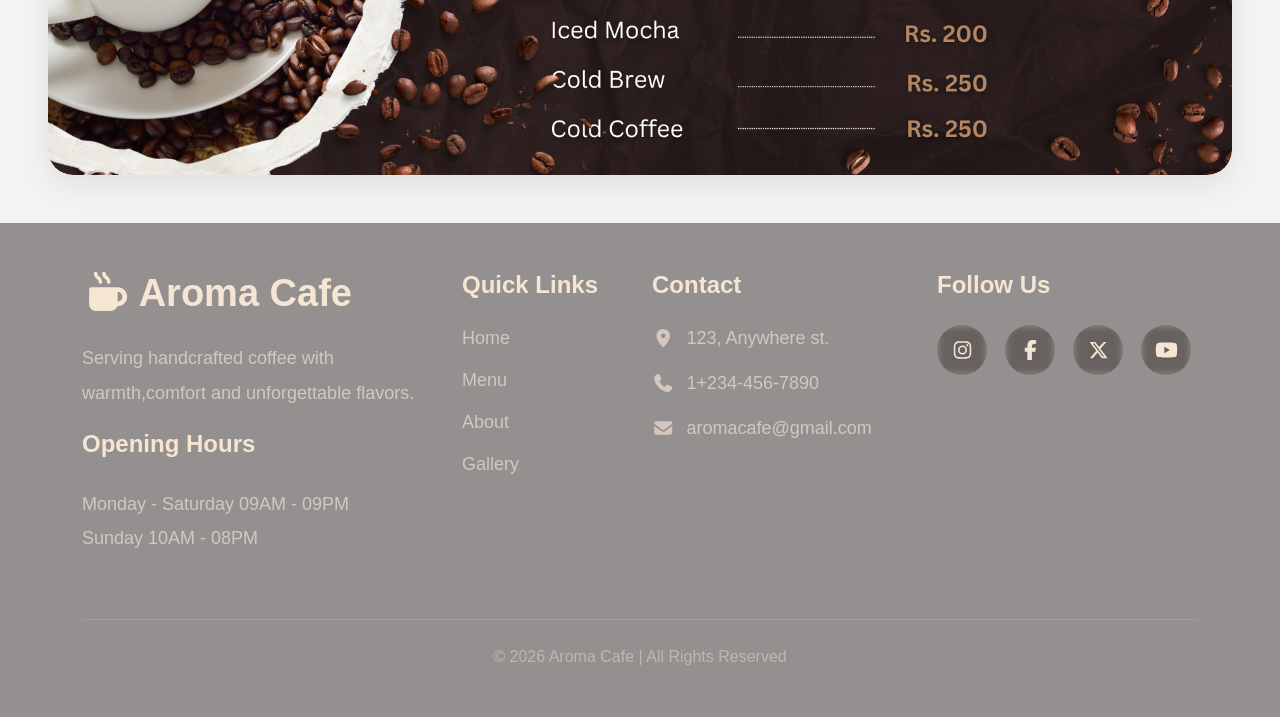
==== commit 1483bd97: "Initial commit" ====
--- a/index.html
+++ b/index.html
@@ -275,7 +275,7 @@
                         NS
                     </div>
                     <div>
-                        <h5 class="customer-name">Nikhil Shinde</h5>
+                        <h5 class="customer-name">Demo 1</h5>
                         <p class="review-time">2 weeks ago</p>
                     </div>
                 </div>
@@ -298,7 +298,7 @@
                         SB
                     </div>
                     <div>
-                        <h5 class="customer-name">Snehal Bhandare</h5>
+                        <h5 class="customer-name">Demo 2</h5>
                         <p class="review-time">1 month ago</p>
                     </div>
                 </div>
@@ -321,7 +321,7 @@
                         KK
                     </div>
                     <div>
-                        <h5 class="customer-name">Kiran Kamble</h5>
+                        <h5 class="customer-name">Demo 3</h5>
                         <p class="review-time">3 weeks ago</p>
                     </div>
                 </div>
